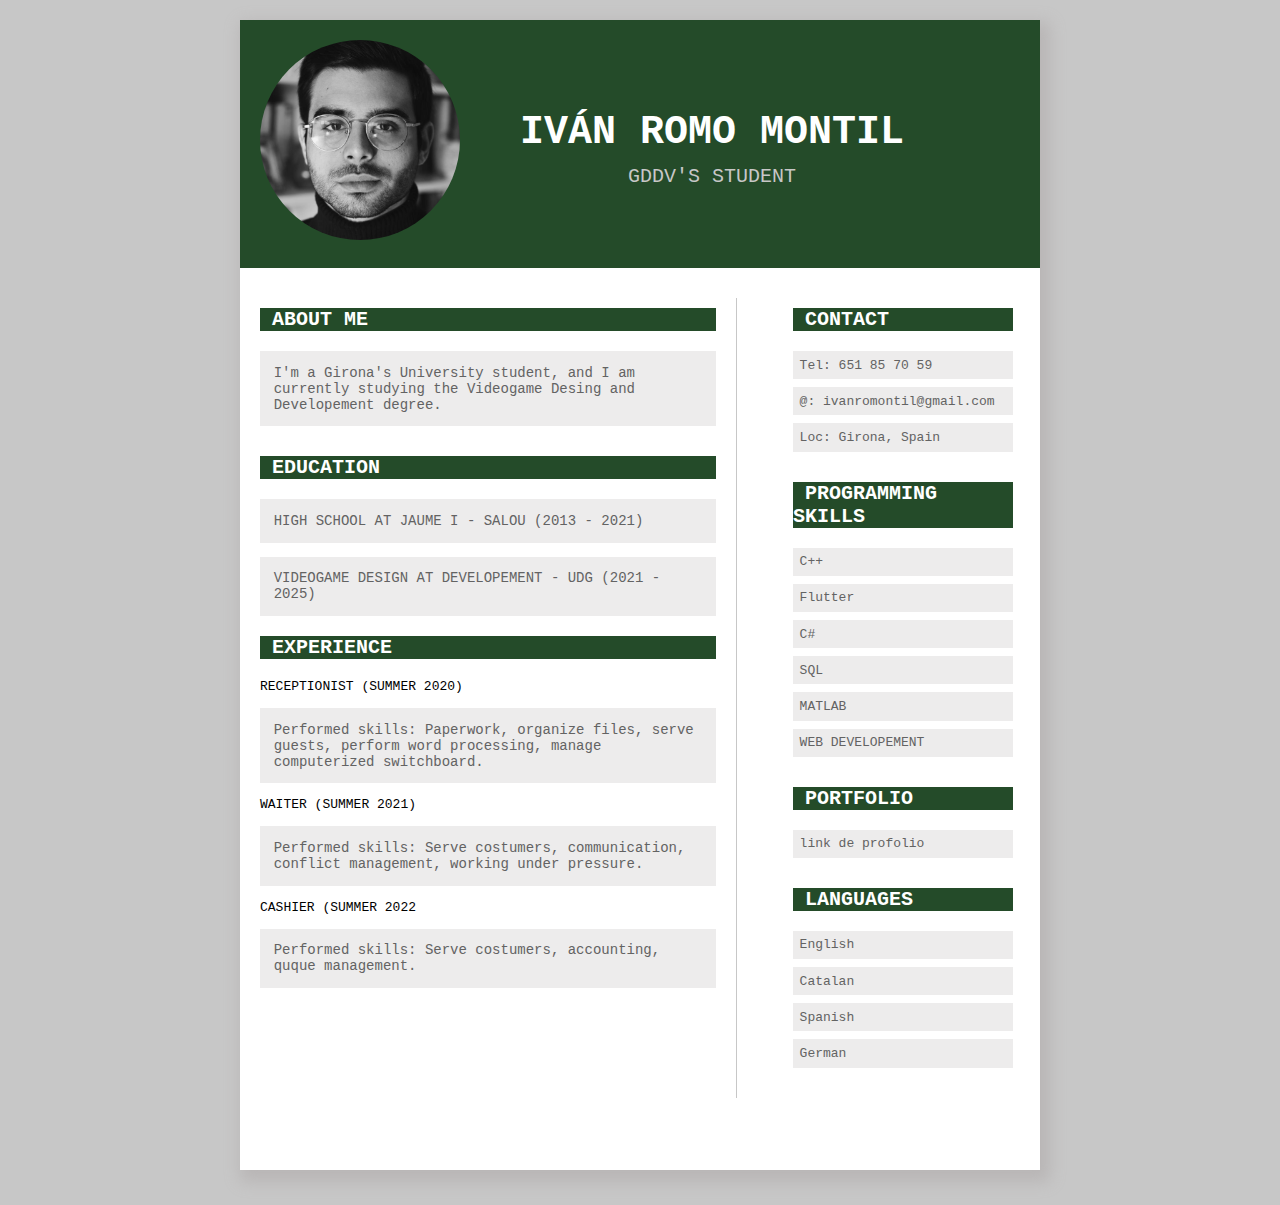
==== index.html @ e9205adf "Add files via upload" ====
<!DOCTYPE html>
<html>
<head>
	<title></title>	
	<link rel="stylesheet" type="text/css" href="style.css"/>
	
</head>
<body>

	<div class="main">
		<div class="top-section">
			<div>
				<img src="profile.jpg" class="profile"/>
			</div>
			<div class = "info-top-section">
				<p class="p1">IVÁN ROMO MONTIL</p>
				<p class="p2">GDDV'S STUDENT</p>
			</div>
		</div>
		

		<div class="col-div-8">
			<div class="content-box">
			<p class="head">About me</p>
			<p class="p3" style="font-size: 14px;">I'm a Girona's University student, and I am currently studying the Videogame Desing and Developement degree. </p>
			<br/>
			
			<p class="head">Education</p>
			<p class="p-4" >HIGH SCHOOL AT JAUME I - SALOU (2013 - 2021)</p>
			<p class="p-4" >VIDEOGAME DESIGN AT DEVELOPEMENT - UDG (2021 - 2025)</p>
		

			<p class="head">EXPERIENCE</p>

			<p>RECEPTIONIST (SUMMER 2020)</p>
			<p class="p-4">
				Performed skills: Paperwork, organize files, serve guests, perform word processing, manage computerized switchboard. 
			</p>

			<p>WAITER (SUMMER 2021)</p>
			<p class="p-4">
				Performed skills: Serve costumers, communication, conflict management, working under pressure. 
			</p>
			
			<p>CASHIER (SUMMER 2022</p>
			<p class="p-4">
				Performed skills: Serve costumers, accounting, quque management.
			</p>

			</div>
		</div>

		<div class="line"></div>
		
		<div class="col-div-4">
			<div class="content-box" style="padding-left: 40px;">

				
			<p class="head">Contact</p>
			<p class="p3">Tel: 651 85 70 59 </p>
			<p class="p3"> @: ivanromontil@gmail.com </p>
			<p class="p3"> Loc: Girona, Spain</p>
			

			<br/>
			<p class="head">programming skills</p>
			<p class="p3">C++</p>
				<p class="p3">Flutter</p>
				<p class="p3">C#</p>
				<p class="p3">SQL</p>
				<p class="p3">MATLAB</p>
				<p class="p3">WEB DEVELOPEMENT</p>
			

			<br/>
			<p class="head">Portfolio</p>
				<p class="p3">link de profolio</p>

			<br/>
			<p class="head">Languages</p>
			<p class="p3">English</p>
			<p class="p3">Catalan</p>
			<p class="p3">Spanish</p>
			<p class="p3">German</p>
			</div>
		</div>
	

	</div>
		<br/>
</body>
</html>
---- style.css ----
body{
	margin: 0px;
	padding: 0px;
	background-image: radial-gradient(#c7c7c7 25%, #c7c7c7 74%);
	height: 100vh;
	font-family: monospace;

}

.main{
	height: 1150px;
	width: 800px;
	background-color: white;
	box-shadow: 5px 7px 15px 5px #b9b6b6;
	margin: 20px auto;

}

.top-section{
	background-color:#244b29;
	text-align: center;
	padding: 20px;

    display:flex;
    
}
.profile{
	width: 200px;
	border-radius: 50%;
    
}
.info-top-section{
    margin: 60px;
}
.p1{
	color: white;
	font-size: 40px;
	font-weight: bold;
	margin: 0px;
	margin-top: 10px;
}

.p2{
	font-size: 20px;
	color: #c7c7c7;
	margin: 0px;
	margin-top: 10px;
}
.col-div-4{
	width: 35%;
	float: left;

}
.col-div-8{
	width: 62%;
	float: left;
}
.line{
	border-left: 1px solid #c7c7c7;
  height: 800px;
  width: 2%;
  margin-top: 30px;
  float:left;
}
.content-box{
	padding: 20px;
}
.head{
    background-color:#244b29;
	font-size: 20px;
	text-transform: uppercase;
	font-weight: 600;
    color: white;
}
.head::before{
    content: "\00a0";
}
.p3{
	color: rgb(99, 99, 99);
    background-color: #edecec;
    padding: 3%;
	margin-bottom: -5px;
}


.p-4{
	font-size: 14px;
    color: rgb(99, 99, 99);
    background-color: #edecec;
    padding: 3%;
}
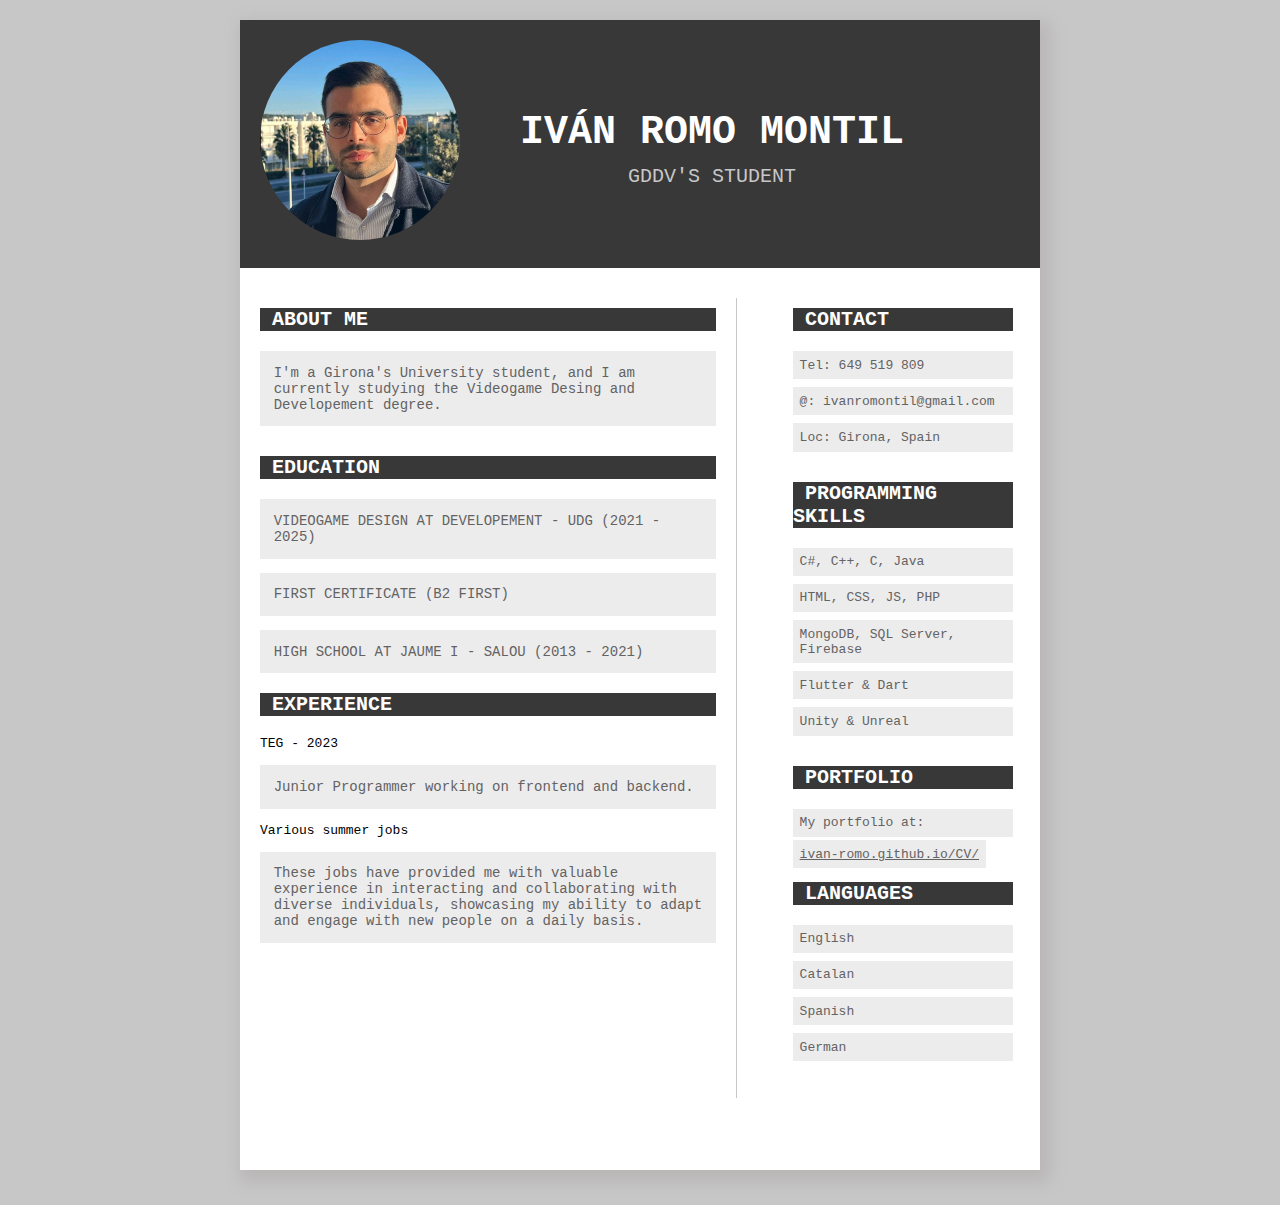
==== commit 6779163a: "acabau" ====
--- a/index.html
+++ b/index.html
@@ -1,4 +1,4 @@
-
+<!-- ENGLISH -->
 <!DOCTYPE html>
 <html>
 <head>
@@ -11,7 +11,7 @@
 	<div class="main">
 		<div class="top-section">
 			<div>
-				<img src="profile.jpg" class="profile"/>
+				<img src="profile2.jpg" class="profile"/>
 			</div>
 			<div class = "info-top-section">
 				<p class="p1">IVÁN ROMO MONTIL</p>
@@ -27,26 +27,23 @@
 			<br/>
 			
 			<p class="head">Education</p>
+			
+			<p class="p-4" >VIDEOGAME DESIGN AT DEVELOPEMENT - UDG (2021 - 2025)</p>
+			<p class="p-4" >FIRST CERTIFICATE (B2 FIRST)</p>
 			<p class="p-4" >HIGH SCHOOL AT JAUME I - SALOU (2013 - 2021)</p>
-			<p class="p-4" >VIDEOGAME DESIGN AT DEVELOPEMENT - UDG (2021 - 2025)</p>
+			
 		
 
 			<p class="head">EXPERIENCE</p>
 
-			<p>RECEPTIONIST (SUMMER 2020)</p>
+			<p>TEG - 2023</p>
 			<p class="p-4">
-				Performed skills: Paperwork, organize files, serve guests, perform word processing, manage computerized switchboard. 
+				Junior Programmer working on frontend and backend.
 			</p>
 
-			<p>WAITER (SUMMER 2021)</p>
+			<p>Various summer jobs</p>
 			<p class="p-4">
-				Performed skills: Serve costumers, communication, conflict management, working under pressure. 
-			</p>
-			
-			<p>CASHIER (SUMMER 2022</p>
-			<p class="p-4">
-				Performed skills: Serve costumers, accounting, quque management.
-			</p>
+				These jobs have provided me with valuable experience in interacting and collaborating with diverse individuals, showcasing my ability to adapt and engage with new people on a daily basis.			</p>
 
 			</div>
 		</div>
@@ -58,24 +55,26 @@
 
 				
 			<p class="head">Contact</p>
-			<p class="p3">Tel: 651 85 70 59 </p>
+			<p class="p3">Tel: 649 519 809 </p>
 			<p class="p3"> @: ivanromontil@gmail.com </p>
 			<p class="p3"> Loc: Girona, Spain</p>
 			
 
 			<br/>
 			<p class="head">programming skills</p>
-			<p class="p3">C++</p>
-				<p class="p3">Flutter</p>
-				<p class="p3">C#</p>
-				<p class="p3">SQL</p>
-				<p class="p3">MATLAB</p>
-				<p class="p3">WEB DEVELOPEMENT</p>
-			
+			<p class="p3">C#, C++, C, Java</p>
+			<p class="p3">HTML, CSS, JS, PHP</p>
+			<p class="p3">MongoDB, SQL Server, Firebase</p>
+			<p class="p3">Flutter & Dart</p>
+			<p class="p3">Unity & Unreal</p>
+		
 
 			<br/>
 			<p class="head">Portfolio</p>
-				<p class="p3">link de profolio</p>
+			<p class="p3">My portfolio at:</p>
+			<br/>
+			<a class="p3" href="https://ivan-romo.github.io/CV/">ivan-romo.github.io/CV/</a>
+
 
 			<br/>
 			<p class="head">Languages</p>
@@ -90,4 +89,4 @@
 	</div>
 		<br/>
 </body>
-</html>+</html>
--- a/style.css
+++ b/style.css
@@ -17,7 +17,7 @@
 }
 
 .top-section{
-	background-color:#244b29;
+	background-color:#383838 ;
 	text-align: center;
 	padding: 20px;
 
@@ -65,8 +65,10 @@
 .content-box{
 	padding: 20px;
 }
+
+
 .head{
-    background-color:#244b29;
+    background-color:#383838;
 	font-size: 20px;
 	text-transform: uppercase;
 	font-weight: 600;
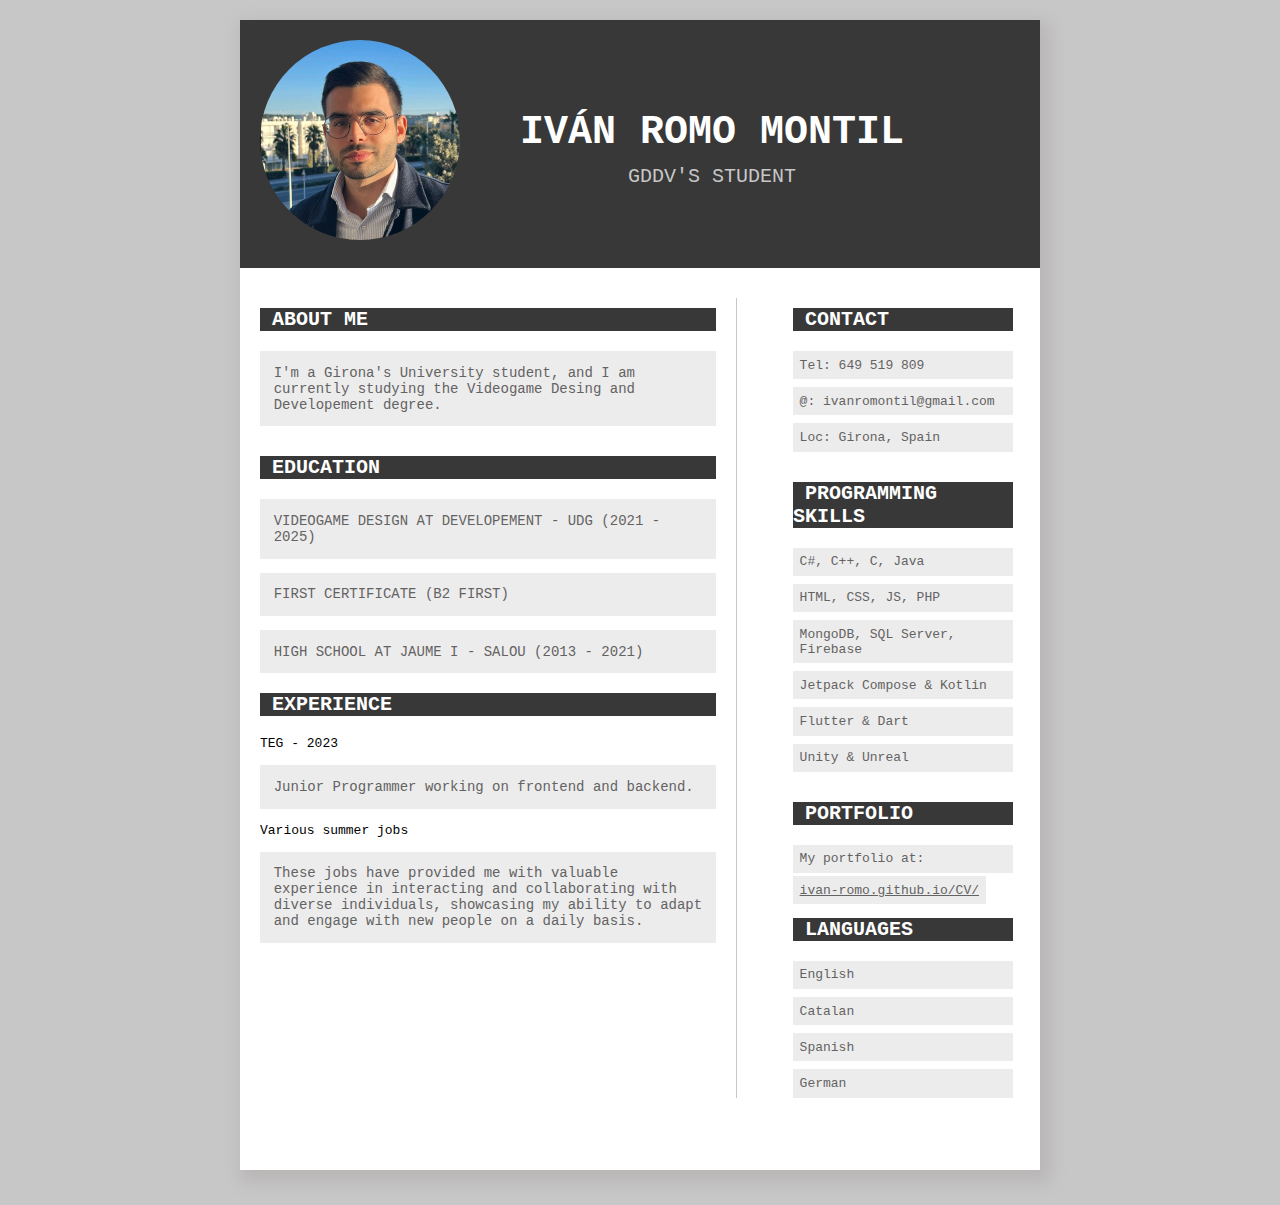
==== commit 6576c5f2: "Añadido jetpack compose y Kotlin" ====
--- a/index.html
+++ b/index.html
@@ -65,6 +65,7 @@
 			<p class="p3">C#, C++, C, Java</p>
 			<p class="p3">HTML, CSS, JS, PHP</p>
 			<p class="p3">MongoDB, SQL Server, Firebase</p>
+			<p class="p3">Jetpack Compose & Kotlin</p>
 			<p class="p3">Flutter & Dart</p>
 			<p class="p3">Unity & Unreal</p>
 		
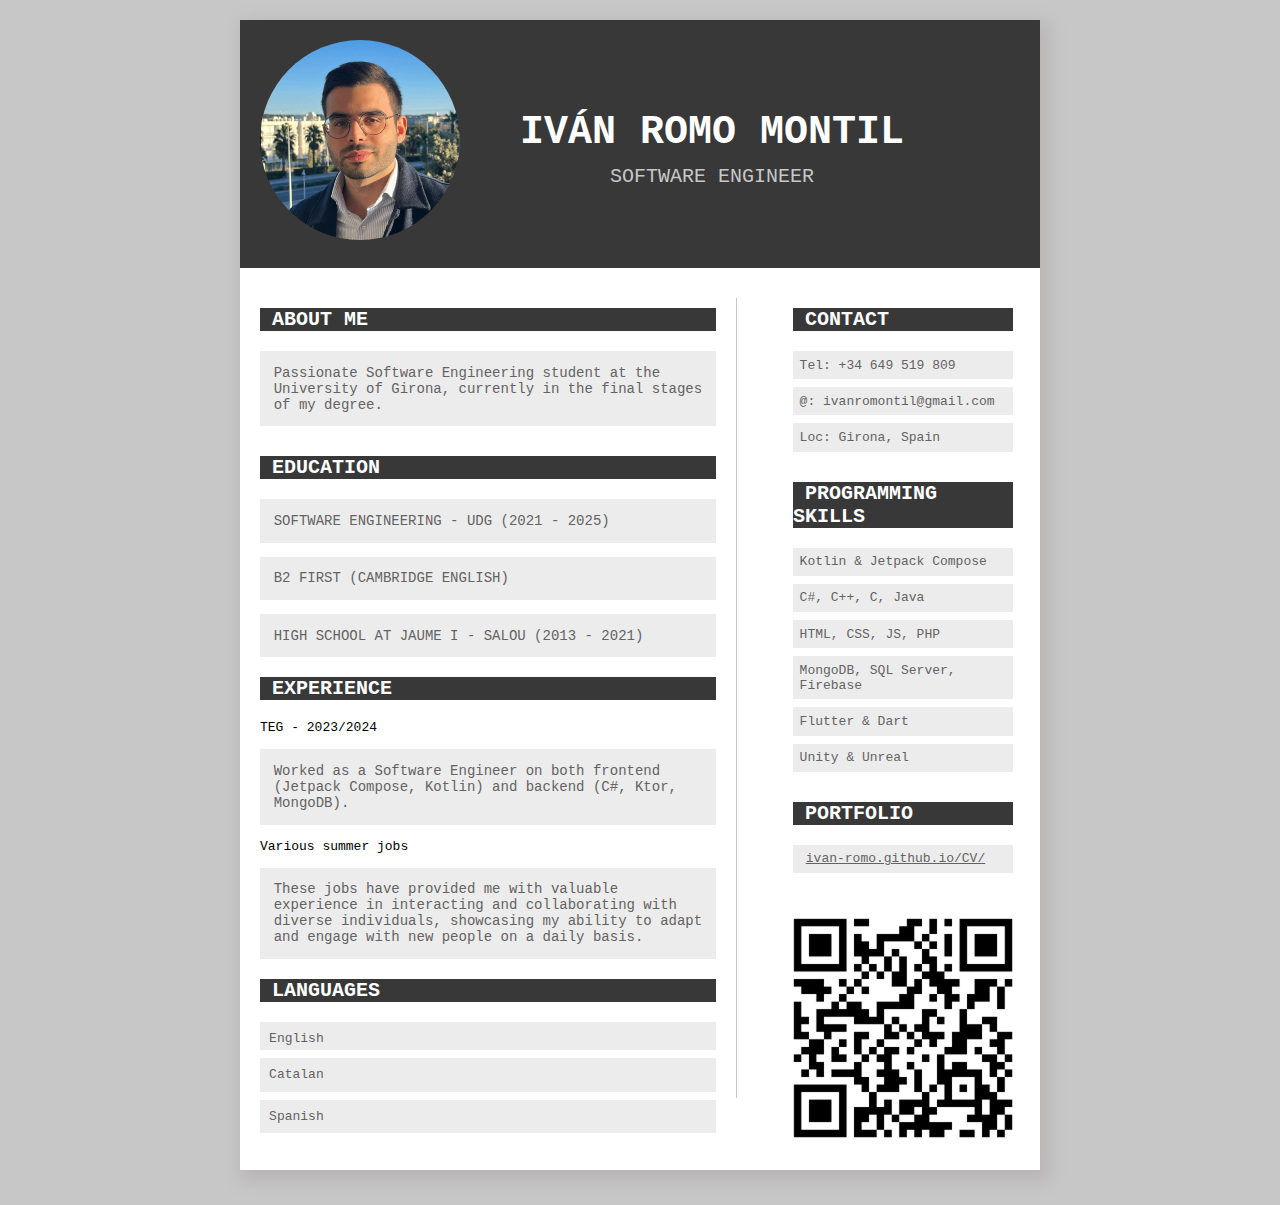
==== commit 428bd0ba: "CV updated" ====
--- a/index.html
+++ b/index.html
@@ -15,7 +15,7 @@
 			</div>
 			<div class = "info-top-section">
 				<p class="p1">IVÁN ROMO MONTIL</p>
-				<p class="p2">GDDV'S STUDENT</p>
+				<p class="p2">SOFTWARE ENGINEER</p>
 			</div>
 		</div>
 		
@@ -23,28 +23,32 @@
 		<div class="col-div-8">
 			<div class="content-box">
 			<p class="head">About me</p>
-			<p class="p3" style="font-size: 14px;">I'm a Girona's University student, and I am currently studying the Videogame Desing and Developement degree. </p>
+			<p class="p3" style="font-size: 14px;">Passionate Software Engineering student at the University of Girona, currently in the final stages of my degree. </p>
 			<br/>
 			
 			<p class="head">Education</p>
 			
-			<p class="p-4" >VIDEOGAME DESIGN AT DEVELOPEMENT - UDG (2021 - 2025)</p>
-			<p class="p-4" >FIRST CERTIFICATE (B2 FIRST)</p>
+			<p class="p-4" >SOFTWARE ENGINEERING - UDG (2021 - 2025)</p>
+			<p class="p-4" >B2 FIRST (CAMBRIDGE ENGLISH)</p>
 			<p class="p-4" >HIGH SCHOOL AT JAUME I - SALOU (2013 - 2021)</p>
 			
 		
 
 			<p class="head">EXPERIENCE</p>
 
-			<p>TEG - 2023</p>
+			<p>TEG - 2023/2024</p>
 			<p class="p-4">
-				Junior Programmer working on frontend and backend.
+				Worked as a Software Engineer on both frontend (Jetpack Compose, Kotlin) and backend (C#, Ktor, MongoDB).
 			</p>
 
 			<p>Various summer jobs</p>
 			<p class="p-4">
 				These jobs have provided me with valuable experience in interacting and collaborating with diverse individuals, showcasing my ability to adapt and engage with new people on a daily basis.			</p>
 
+				<p class="head">Languages</p>
+				<p class="languages" style="height: 10px;">English</p>
+				<p class="languages">Catalan</p>
+				<p class="languages">Spanish</p>
 			</div>
 		</div>
 
@@ -55,34 +59,27 @@
 
 				
 			<p class="head">Contact</p>
-			<p class="p3">Tel: 649 519 809 </p>
+			<p class="p3">Tel: +34 649 519 809 </p>
 			<p class="p3"> @: ivanromontil@gmail.com </p>
 			<p class="p3"> Loc: Girona, Spain</p>
 			
 
 			<br/>
 			<p class="head">programming skills</p>
+			<p class="p3">Kotlin & Jetpack Compose</p>
 			<p class="p3">C#, C++, C, Java</p>
 			<p class="p3">HTML, CSS, JS, PHP</p>
 			<p class="p3">MongoDB, SQL Server, Firebase</p>
-			<p class="p3">Jetpack Compose & Kotlin</p>
 			<p class="p3">Flutter & Dart</p>
 			<p class="p3">Unity & Unreal</p>
 		
 
 			<br/>
 			<p class="head">Portfolio</p>
-			<p class="p3">My portfolio at:</p>
-			<br/>
-			<a class="p3" href="https://ivan-romo.github.io/CV/">ivan-romo.github.io/CV/</a>
-
+			<p class="p3"><a class="p3" href="https://ivan-romo.github.io/CV/">ivan-romo.github.io/CV/</a></p>
+			<img src="qr.png" style="width: 226px; margin-left: -3px; padding-top: 47px;"> 
 
 			<br/>
-			<p class="head">Languages</p>
-			<p class="p3">English</p>
-			<p class="p3">Catalan</p>
-			<p class="p3">Spanish</p>
-			<p class="p3">German</p>
 			</div>
 		</div>
 	
--- a/style.css
+++ b/style.css
@@ -83,6 +83,12 @@
     padding: 3%;
 	margin-bottom: -5px;
 }
+.languages{
+	color: rgb(99, 99, 99);
+    background-color: #edecec;
+    padding: 2%;
+	margin-bottom: -5px;
+}
 
 
 .p-4{
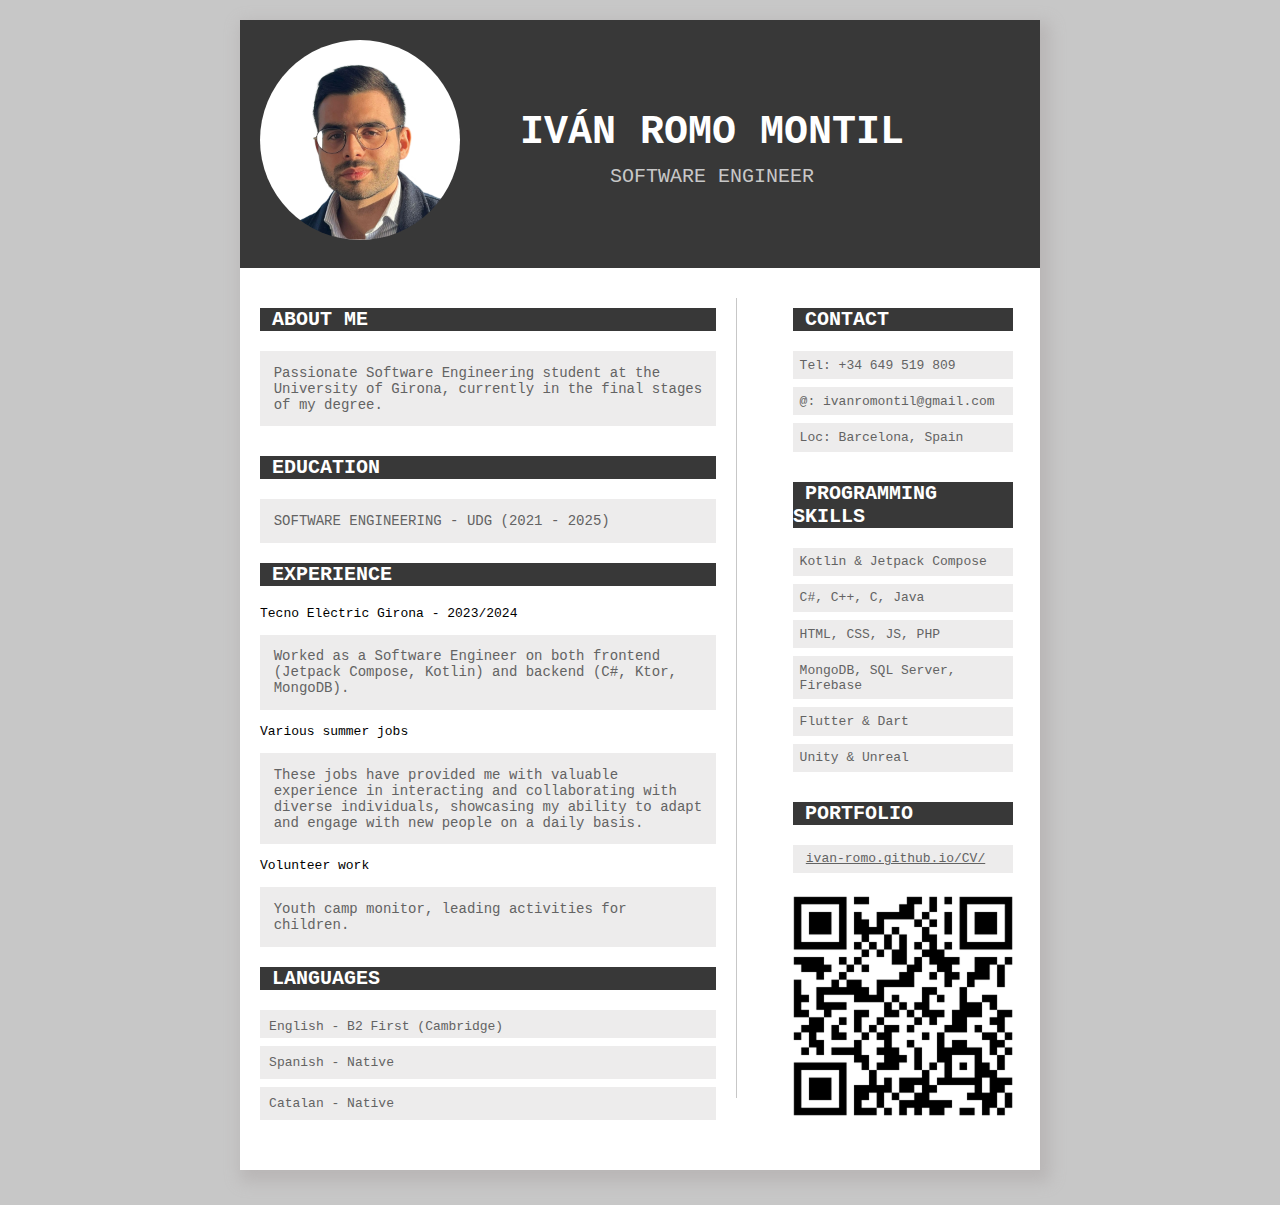
==== commit 5d4403e3: "changed" ====
--- a/index.html
+++ b/index.html
@@ -11,7 +11,7 @@
 	<div class="main">
 		<div class="top-section">
 			<div>
-				<img src="profile2.jpg" class="profile"/>
+				<img src="my_avatar3.png" class="profile"/>
 			</div>
 			<div class = "info-top-section">
 				<p class="p1">IVÁN ROMO MONTIL</p>
@@ -28,27 +28,24 @@
 			
 			<p class="head">Education</p>
 			
-			<p class="p-4" >SOFTWARE ENGINEERING - UDG (2021 - 2025)</p>
-			<p class="p-4" >B2 FIRST (CAMBRIDGE ENGLISH)</p>
-			<p class="p-4" >HIGH SCHOOL AT JAUME I - SALOU (2013 - 2021)</p>
-			
+			<p class="p-4" >SOFTWARE ENGINEERING - UDG (2021 - 2025)</p>	
 		
 
 			<p class="head">EXPERIENCE</p>
 
-			<p>TEG - 2023/2024</p>
+			<p>Tecno Elèctric Girona - 2023/2024</p>
 			<p class="p-4">
 				Worked as a Software Engineer on both frontend (Jetpack Compose, Kotlin) and backend (C#, Ktor, MongoDB).
 			</p>
 
 			<p>Various summer jobs</p>
-			<p class="p-4">
-				These jobs have provided me with valuable experience in interacting and collaborating with diverse individuals, showcasing my ability to adapt and engage with new people on a daily basis.			</p>
-
-				<p class="head">Languages</p>
-				<p class="languages" style="height: 10px;">English</p>
-				<p class="languages">Catalan</p>
-				<p class="languages">Spanish</p>
+			<p class="p-4"> These jobs have provided me with valuable experience in interacting and collaborating with diverse individuals, showcasing my ability to adapt and engage with new people on a daily basis.	</p>
+			<p>Volunteer work</p>
+			<p class="p-4">Youth camp monitor, leading activities for children.</p>	
+			<p class="head">Languages</p>
+			<p class="languages" style="height: 10px;">English - B2 First (Cambridge)</p>
+			<p class="languages">Spanish - Native</p>
+			<p class="languages">Catalan - Native</p>
 			</div>
 		</div>
 
@@ -61,7 +58,7 @@
 			<p class="head">Contact</p>
 			<p class="p3">Tel: +34 649 519 809 </p>
 			<p class="p3"> @: ivanromontil@gmail.com </p>
-			<p class="p3"> Loc: Girona, Spain</p>
+			<p class="p3"> Loc: Barcelona, Spain</p>
 			
 
 			<br/>
@@ -77,7 +74,7 @@
 			<br/>
 			<p class="head">Portfolio</p>
 			<p class="p3"><a class="p3" href="https://ivan-romo.github.io/CV/">ivan-romo.github.io/CV/</a></p>
-			<img src="qr.png" style="width: 226px; margin-left: -3px; padding-top: 47px;"> 
+			<img src="qr.png" style="width: 226px; margin-left: -3px; padding-top: 25px;"> 
 
 			<br/>
 			</div>
